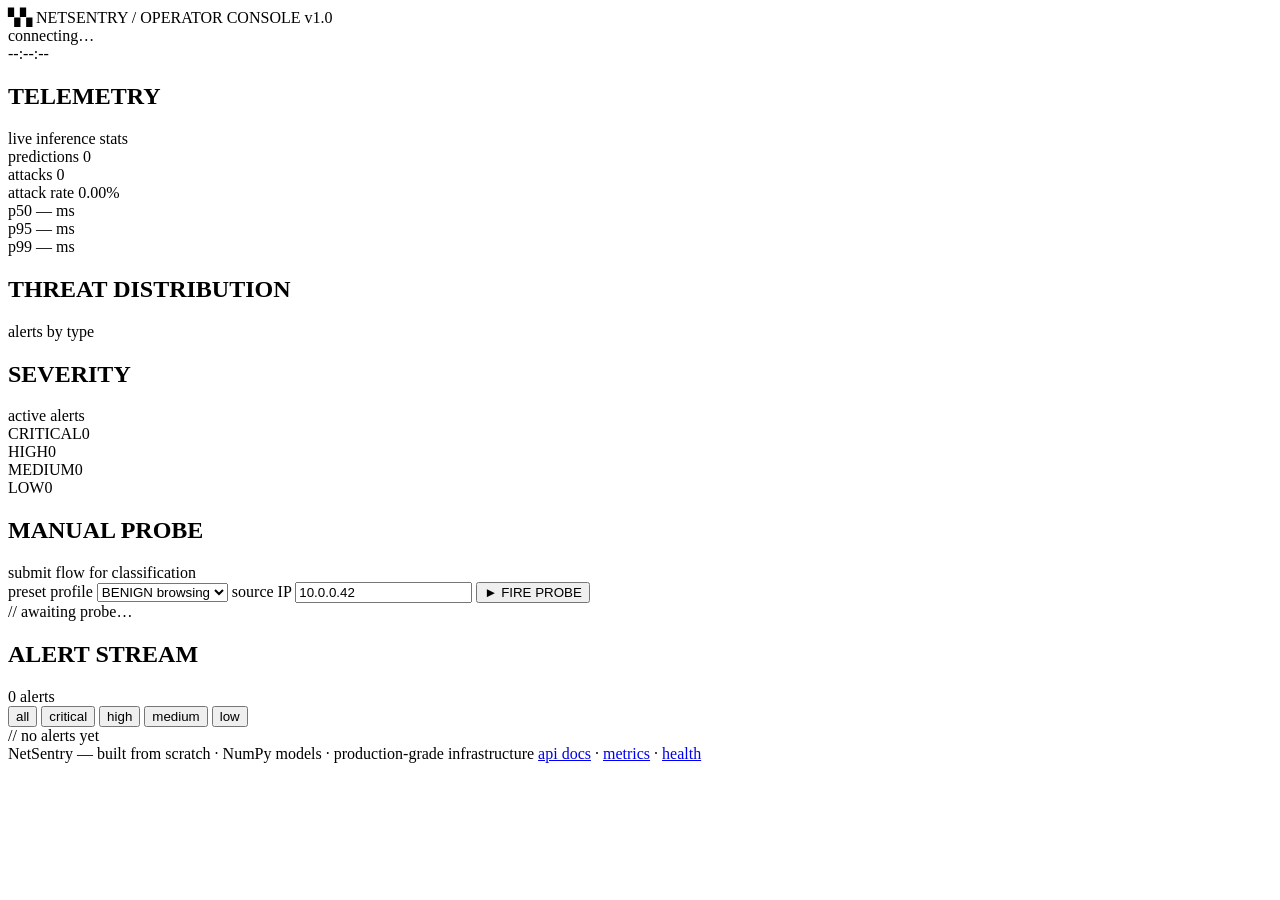
==== src/dashboard/index.html @ 1e01622b "Add comprehensive tests for enforcement, models, and real dataset loading - Implemented unit tests f" ====
<!DOCTYPE html>
<html lang="en">
<head>
<meta charset="UTF-8" />
<meta name="viewport" content="width=device-width, initial-scale=1.0" />
<title>NetSentry // Operator Console</title>
<link rel="preconnect" href="https://fonts.googleapis.com" />
<link rel="preconnect" href="https://fonts.gstatic.com" crossorigin />
<link href="https://fonts.googleapis.com/css2?family=JetBrains+Mono:wght@300;400;500;700&family=Space+Grotesk:wght@400;500;700&display=swap" rel="stylesheet" />
<link rel="stylesheet" href="/static/style.css" />
</head>
<body>
<div class="scanline"></div>

<header class="topbar">
  <div class="brand">
    <span class="brand-mark">▚▚</span>
    <span class="brand-name">NET<span class="accent">SENTRY</span></span>
    <span class="brand-tag">/ OPERATOR CONSOLE v1.0</span>
  </div>
  <div class="status-cluster">
    <div class="status-pill" id="status-pill">
      <span class="dot"></span>
      <span id="status-text">connecting…</span>
    </div>
    <div class="clock" id="clock">--:--:--</div>
  </div>
</header>

<main class="grid">
  <!-- Telemetry strip -->
  <section class="panel telemetry">
    <div class="panel-head">
      <h2>TELEMETRY</h2>
      <span class="panel-sub">live inference stats</span>
    </div>
    <div class="stat-row">
      <div class="stat">
        <span class="stat-label">predictions</span>
        <span class="stat-value" id="stat-preds">0</span>
      </div>
      <div class="stat">
        <span class="stat-label">attacks</span>
        <span class="stat-value danger" id="stat-attacks">0</span>
      </div>
      <div class="stat">
        <span class="stat-label">attack rate</span>
        <span class="stat-value" id="stat-rate">0.00%</span>
      </div>
      <div class="stat">
        <span class="stat-label">p50</span>
        <span class="stat-value" id="stat-p50">— ms</span>
      </div>
      <div class="stat">
        <span class="stat-label">p95</span>
        <span class="stat-value" id="stat-p95">— ms</span>
      </div>
      <div class="stat">
        <span class="stat-label">p99</span>
        <span class="stat-value" id="stat-p99">— ms</span>
      </div>
    </div>
  </section>

  <!-- Attack type distribution -->
  <section class="panel distribution">
    <div class="panel-head">
      <h2>THREAT DISTRIBUTION</h2>
      <span class="panel-sub">alerts by type</span>
    </div>
    <div id="distribution-chart" class="dist-chart"></div>
  </section>

  <!-- Severity breakdown -->
  <section class="panel severity">
    <div class="panel-head">
      <h2>SEVERITY</h2>
      <span class="panel-sub">active alerts</span>
    </div>
    <div id="severity-blocks" class="severity-blocks">
      <div class="sev-block" data-sev="critical"><span class="sev-label">CRITICAL</span><span class="sev-count">0</span></div>
      <div class="sev-block" data-sev="high"><span class="sev-label">HIGH</span><span class="sev-count">0</span></div>
      <div class="sev-block" data-sev="medium"><span class="sev-label">MEDIUM</span><span class="sev-count">0</span></div>
      <div class="sev-block" data-sev="low"><span class="sev-label">LOW</span><span class="sev-count">0</span></div>
    </div>
  </section>

  <!-- Probe console -->
  <section class="panel probe">
    <div class="panel-head">
      <h2>MANUAL PROBE</h2>
      <span class="panel-sub">submit flow for classification</span>
    </div>
    <div class="probe-controls">
      <label>
        preset profile
        <select id="probe-preset">
          <option value="benign">BENIGN browsing</option>
          <option value="ddos">DDoS flood</option>
          <option value="portscan">PortScan</option>
          <option value="bruteforce">BruteForce login</option>
          <option value="botnet">Botnet beacon</option>
          <option value="infiltration">Infiltration</option>
          <option value="webattack">WebAttack</option>
        </select>
      </label>
      <label>
        source IP
        <input id="probe-source" type="text" placeholder="10.0.0.42" value="10.0.0.42" />
      </label>
      <button id="probe-fire" class="fire-btn">► FIRE PROBE</button>
    </div>
    <div class="probe-output" id="probe-output">
      <div class="muted">// awaiting probe…</div>
    </div>
  </section>

  <!-- Alert stream -->
  <section class="panel alerts">
    <div class="panel-head">
      <h2>ALERT STREAM</h2>
      <span class="panel-sub"><span id="alert-count">0</span> alerts</span>
    </div>
    <div id="alert-filter-bar" class="filter-bar">
      <button class="filter active" data-sev="all">all</button>
      <button class="filter" data-sev="critical">critical</button>
      <button class="filter" data-sev="high">high</button>
      <button class="filter" data-sev="medium">medium</button>
      <button class="filter" data-sev="low">low</button>
    </div>
    <div id="alert-list" class="alert-list">
      <div class="muted center">// no alerts yet</div>
    </div>
  </section>
</main>

<footer class="footbar">
  <span>NetSentry — built from scratch · NumPy models · production-grade infrastructure</span>
  <span><a href="/docs">api docs</a> · <a href="/api/v1/metrics">metrics</a> · <a href="/api/v1/health">health</a></span>
</footer>

<script src="/static/app.js"></script>
</body>
</html>
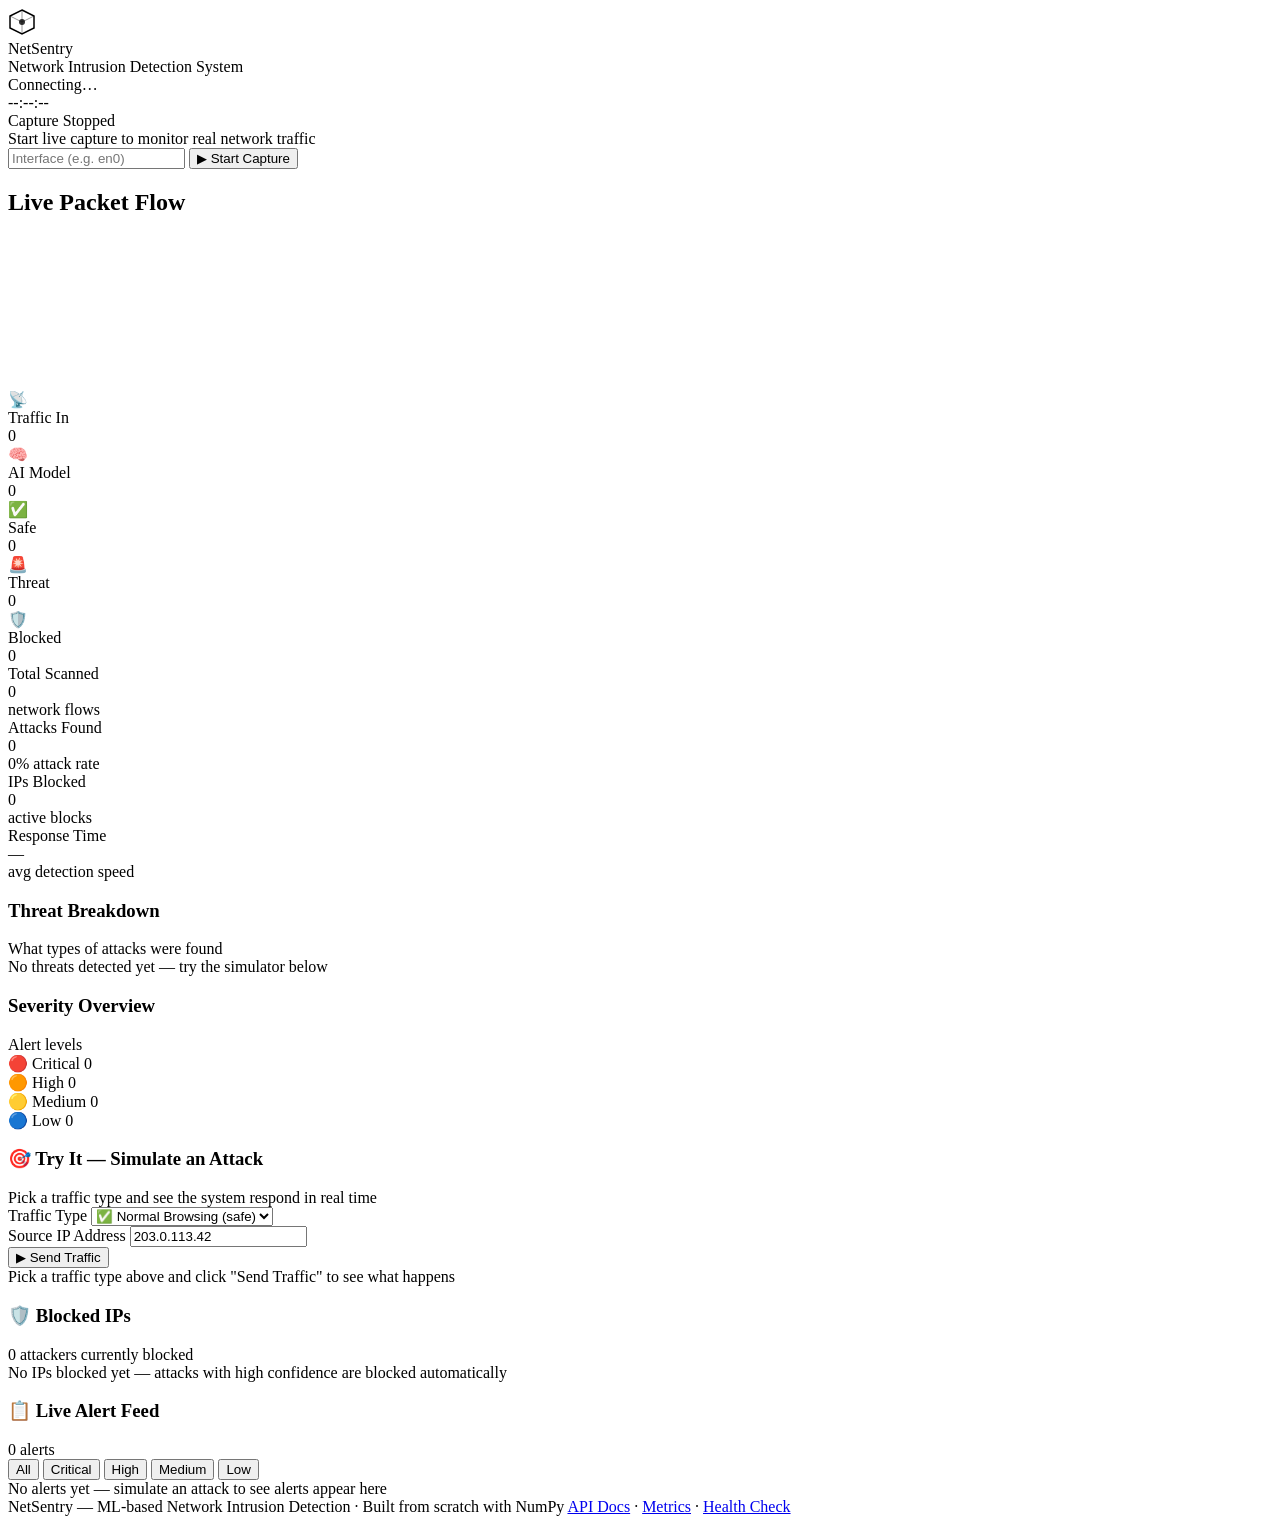
==== commit c800faaa: "fix: reduce false positives by retraining on real CIC-IDS2017 data Root cause: model trained on synt" ====
--- a/src/dashboard/index.html
+++ b/src/dashboard/index.html
@@ -3,140 +3,251 @@
 <head>
 <meta charset="UTF-8" />
 <meta name="viewport" content="width=device-width, initial-scale=1.0" />
-<title>NetSentry // Operator Console</title>
+<title>NetSentry — Network Intrusion Detection</title>
 <link rel="preconnect" href="https://fonts.googleapis.com" />
 <link rel="preconnect" href="https://fonts.gstatic.com" crossorigin />
-<link href="https://fonts.googleapis.com/css2?family=JetBrains+Mono:wght@300;400;500;700&family=Space+Grotesk:wght@400;500;700&display=swap" rel="stylesheet" />
+<link href="https://fonts.googleapis.com/css2?family=Inter:wght@300;400;500;600;700;800&family=JetBrains+Mono:wght@300;400;500;700&display=swap" rel="stylesheet" />
 <link rel="stylesheet" href="/static/style.css" />
 </head>
 <body>
-<div class="scanline"></div>
-
+
+<!-- ─── Top bar ─── -->
 <header class="topbar">
   <div class="brand">
-    <span class="brand-mark">▚▚</span>
-    <span class="brand-name">NET<span class="accent">SENTRY</span></span>
-    <span class="brand-tag">/ OPERATOR CONSOLE v1.0</span>
-  </div>
-  <div class="status-cluster">
-    <div class="status-pill" id="status-pill">
-      <span class="dot"></span>
-      <span id="status-text">connecting…</span>
+    <div class="brand-icon">
+      <svg width="28" height="28" viewBox="0 0 28 28" fill="none">
+        <path d="M14 2L26 8v12l-12 6L2 20V8l12-6z" stroke="currentColor" stroke-width="1.5" fill="none"/>
+        <path d="M14 2v24M2 8l12 6 12-6" stroke="currentColor" stroke-width="1" opacity="0.4"/>
+        <circle cx="14" cy="14" r="3" fill="currentColor" opacity="0.8"/>
+      </svg>
+    </div>
+    <div>
+      <div class="brand-name">NetSentry</div>
+      <div class="brand-sub">Network Intrusion Detection System</div>
+    </div>
+  </div>
+  <div class="top-right">
+    <div class="status-badge" id="status-badge">
+      <span class="status-dot"></span>
+      <span id="status-text">Connecting…</span>
     </div>
     <div class="clock" id="clock">--:--:--</div>
   </div>
 </header>
 
-<main class="grid">
-  <!-- Telemetry strip -->
-  <section class="panel telemetry">
-    <div class="panel-head">
-      <h2>TELEMETRY</h2>
-      <span class="panel-sub">live inference stats</span>
-    </div>
-    <div class="stat-row">
-      <div class="stat">
-        <span class="stat-label">predictions</span>
-        <span class="stat-value" id="stat-preds">0</span>
-      </div>
-      <div class="stat">
-        <span class="stat-label">attacks</span>
-        <span class="stat-value danger" id="stat-attacks">0</span>
-      </div>
-      <div class="stat">
-        <span class="stat-label">attack rate</span>
-        <span class="stat-value" id="stat-rate">0.00%</span>
-      </div>
-      <div class="stat">
-        <span class="stat-label">p50</span>
-        <span class="stat-value" id="stat-p50">— ms</span>
-      </div>
-      <div class="stat">
-        <span class="stat-label">p95</span>
-        <span class="stat-value" id="stat-p95">— ms</span>
-      </div>
-      <div class="stat">
-        <span class="stat-label">p99</span>
-        <span class="stat-value" id="stat-p99">— ms</span>
-      </div>
-    </div>
-  </section>
-
-  <!-- Attack type distribution -->
-  <section class="panel distribution">
-    <div class="panel-head">
-      <h2>THREAT DISTRIBUTION</h2>
-      <span class="panel-sub">alerts by type</span>
-    </div>
-    <div id="distribution-chart" class="dist-chart"></div>
-  </section>
-
-  <!-- Severity breakdown -->
-  <section class="panel severity">
-    <div class="panel-head">
-      <h2>SEVERITY</h2>
-      <span class="panel-sub">active alerts</span>
-    </div>
-    <div id="severity-blocks" class="severity-blocks">
-      <div class="sev-block" data-sev="critical"><span class="sev-label">CRITICAL</span><span class="sev-count">0</span></div>
-      <div class="sev-block" data-sev="high"><span class="sev-label">HIGH</span><span class="sev-count">0</span></div>
-      <div class="sev-block" data-sev="medium"><span class="sev-label">MEDIUM</span><span class="sev-count">0</span></div>
-      <div class="sev-block" data-sev="low"><span class="sev-label">LOW</span><span class="sev-count">0</span></div>
-    </div>
-  </section>
-
-  <!-- Probe console -->
-  <section class="panel probe">
-    <div class="panel-head">
-      <h2>MANUAL PROBE</h2>
-      <span class="panel-sub">submit flow for classification</span>
-    </div>
-    <div class="probe-controls">
-      <label>
-        preset profile
-        <select id="probe-preset">
-          <option value="benign">BENIGN browsing</option>
-          <option value="ddos">DDoS flood</option>
-          <option value="portscan">PortScan</option>
-          <option value="bruteforce">BruteForce login</option>
-          <option value="botnet">Botnet beacon</option>
-          <option value="infiltration">Infiltration</option>
-          <option value="webattack">WebAttack</option>
-        </select>
-      </label>
-      <label>
-        source IP
-        <input id="probe-source" type="text" placeholder="10.0.0.42" value="10.0.0.42" />
-      </label>
-      <button id="probe-fire" class="fire-btn">► FIRE PROBE</button>
-    </div>
-    <div class="probe-output" id="probe-output">
-      <div class="muted">// awaiting probe…</div>
-    </div>
-  </section>
-
-  <!-- Alert stream -->
-  <section class="panel alerts">
-    <div class="panel-head">
-      <h2>ALERT STREAM</h2>
-      <span class="panel-sub"><span id="alert-count">0</span> alerts</span>
-    </div>
-    <div id="alert-filter-bar" class="filter-bar">
-      <button class="filter active" data-sev="all">all</button>
-      <button class="filter" data-sev="critical">critical</button>
-      <button class="filter" data-sev="high">high</button>
-      <button class="filter" data-sev="medium">medium</button>
-      <button class="filter" data-sev="low">low</button>
-    </div>
-    <div id="alert-list" class="alert-list">
-      <div class="muted center">// no alerts yet</div>
-    </div>
-  </section>
+<!-- ─── Live Capture Control ─── -->
+<section class="capture-section">
+  <div class="capture-bar">
+    <div class="capture-left">
+      <div class="capture-indicator" id="capture-indicator">
+        <span class="capture-dot"></span>
+        <span id="capture-status-text">Capture Stopped</span>
+      </div>
+      <span class="capture-detail" id="capture-detail">Start live capture to monitor real network traffic</span>
+    </div>
+    <div class="capture-right">
+      <input id="capture-iface" type="text" placeholder="Interface (e.g. en0)" class="capture-input" />
+      <button id="capture-start-btn" class="capture-btn start">▶ Start Capture</button>
+      <button id="capture-stop-btn" class="capture-btn stop" style="display:none">⏹ Stop</button>
+    </div>
+  </div>
+
+  <!-- Live traffic feed -->
+  <div class="live-feed" id="live-feed" style="display:none">
+    <div class="live-feed-header">
+      <span>🔴 LIVE TRAFFIC</span>
+      <span id="live-feed-count">0 packets</span>
+    </div>
+    <div class="live-feed-list" id="live-feed-list"></div>
+  </div>
+</section>
+
+<!-- ─── Animated Flow Pipeline ─── -->
+<section class="pipeline-section">
+  <h2 class="section-title">Live Packet Flow</h2>
+  <div class="flow-river">
+    <!-- River canvas for animated packets -->
+    <canvas id="river-canvas"></canvas>
+
+    <!-- Station labels overlaid on the river -->
+    <div class="river-stations">
+      <div class="station station-in">
+        <div class="station-icon">📡</div>
+        <div class="station-label">Traffic In</div>
+        <div class="station-count" id="pipe-traffic">0</div>
+      </div>
+      <div class="station station-ai">
+        <div class="station-icon">🧠</div>
+        <div class="station-label">AI Model</div>
+        <div class="station-count" id="pipe-analyzed">0</div>
+      </div>
+      <div class="station station-safe">
+        <div class="station-icon">✅</div>
+        <div class="station-label">Safe</div>
+        <div class="station-count" id="pipe-safe">0</div>
+      </div>
+      <div class="station station-threat">
+        <div class="station-icon">🚨</div>
+        <div class="station-label">Threat</div>
+        <div class="station-count danger" id="pipe-threats">0</div>
+      </div>
+      <div class="station station-block">
+        <div class="station-icon">🛡️</div>
+        <div class="station-label">Blocked</div>
+        <div class="station-count danger" id="pipe-blocked">0</div>
+      </div>
+    </div>
+  </div>
+</section>
+
+<!-- ─── Main grid ─── -->
+<main class="main-grid">
+
+  <!-- Left: Stats + Probe -->
+  <div class="col-left">
+
+    <!-- Key metrics cards -->
+    <section class="metrics-row">
+      <div class="metric-card">
+        <div class="metric-label">Total Scanned</div>
+        <div class="metric-value" id="m-total">0</div>
+        <div class="metric-sub">network flows</div>
+      </div>
+      <div class="metric-card accent">
+        <div class="metric-label">Attacks Found</div>
+        <div class="metric-value" id="m-attacks">0</div>
+        <div class="metric-sub" id="m-rate">0% attack rate</div>
+      </div>
+      <div class="metric-card danger">
+        <div class="metric-label">IPs Blocked</div>
+        <div class="metric-value" id="m-blocked">0</div>
+        <div class="metric-sub">active blocks</div>
+      </div>
+      <div class="metric-card info">
+        <div class="metric-label">Response Time</div>
+        <div class="metric-value" id="m-latency">—</div>
+        <div class="metric-sub">avg detection speed</div>
+      </div>
+    </section>
+
+    <!-- Threat Breakdown -->
+    <section class="card">
+      <div class="card-head">
+        <h3>Threat Breakdown</h3>
+        <span class="card-sub">What types of attacks were found</span>
+      </div>
+      <div class="card-body" id="threat-breakdown">
+        <div class="empty-state">No threats detected yet — try the simulator below</div>
+      </div>
+    </section>
+
+    <!-- Severity at a glance -->
+    <section class="card">
+      <div class="card-head">
+        <h3>Severity Overview</h3>
+        <span class="card-sub">Alert levels</span>
+      </div>
+      <div class="sev-grid">
+        <div class="sev-card sev-critical" data-sev="critical">
+          <span class="sev-emoji">🔴</span>
+          <span class="sev-name">Critical</span>
+          <span class="sev-num">0</span>
+        </div>
+        <div class="sev-card sev-high" data-sev="high">
+          <span class="sev-emoji">🟠</span>
+          <span class="sev-name">High</span>
+          <span class="sev-num">0</span>
+        </div>
+        <div class="sev-card sev-medium" data-sev="medium">
+          <span class="sev-emoji">🟡</span>
+          <span class="sev-name">Medium</span>
+          <span class="sev-num">0</span>
+        </div>
+        <div class="sev-card sev-low" data-sev="low">
+          <span class="sev-emoji">🔵</span>
+          <span class="sev-name">Low</span>
+          <span class="sev-num">0</span>
+        </div>
+      </div>
+    </section>
+
+    <!-- Simulate an attack -->
+    <section class="card simulate-card">
+      <div class="card-head">
+        <h3>🎯 Try It — Simulate an Attack</h3>
+        <span class="card-sub">Pick a traffic type and see the system respond in real time</span>
+      </div>
+      <div class="card-body sim-body">
+        <div class="sim-row">
+          <div class="sim-field">
+            <label>Traffic Type</label>
+            <select id="probe-preset">
+              <option value="benign">✅ Normal Browsing (safe)</option>
+              <option value="ddos">🔴 DDoS Attack</option>
+              <option value="portscan">🔵 Port Scan</option>
+              <option value="bruteforce">🟡 Brute Force Login</option>
+              <option value="botnet">🟠 Botnet Activity</option>
+              <option value="infiltration">🟠 Network Infiltration</option>
+              <option value="webattack">🟡 Web Application Attack</option>
+            </select>
+          </div>
+          <div class="sim-field">
+            <label>Source IP Address</label>
+            <input id="probe-source" type="text" placeholder="203.0.113.42" value="203.0.113.42" />
+          </div>
+          <button id="probe-fire" class="sim-btn">
+            <span class="sim-btn-icon">▶</span> Send Traffic
+          </button>
+        </div>
+        <div class="sim-result" id="probe-output">
+          <div class="empty-state">Pick a traffic type above and click "Send Traffic" to see what happens</div>
+        </div>
+      </div>
+    </section>
+  </div>
+
+  <!-- Right: Blocked IPs + Alert feed -->
+  <div class="col-right">
+
+    <!-- Blocked IPs -->
+    <section class="card blocked-card">
+      <div class="card-head">
+        <h3>🛡️ Blocked IPs</h3>
+        <span class="card-sub"><span id="blocked-count">0</span> attackers currently blocked</span>
+      </div>
+      <div class="card-body" id="blocked-list">
+        <div class="empty-state">No IPs blocked yet — attacks with high confidence are blocked automatically</div>
+      </div>
+    </section>
+
+    <!-- Alert feed -->
+    <section class="card alerts-card">
+      <div class="card-head">
+        <h3>📋 Live Alert Feed</h3>
+        <span class="card-sub"><span id="alert-count">0</span> alerts</span>
+      </div>
+      <div class="alert-filters">
+        <button class="af active" data-sev="all">All</button>
+        <button class="af" data-sev="critical">Critical</button>
+        <button class="af" data-sev="high">High</button>
+        <button class="af" data-sev="medium">Medium</button>
+        <button class="af" data-sev="low">Low</button>
+      </div>
+      <div class="card-body alert-feed" id="alert-list">
+        <div class="empty-state">No alerts yet — simulate an attack to see alerts appear here</div>
+      </div>
+    </section>
+
+  </div>
 </main>
 
-<footer class="footbar">
-  <span>NetSentry — built from scratch · NumPy models · production-grade infrastructure</span>
-  <span><a href="/docs">api docs</a> · <a href="/api/v1/metrics">metrics</a> · <a href="/api/v1/health">health</a></span>
+<footer class="footer">
+  <span>NetSentry — ML-based Network Intrusion Detection · Built from scratch with NumPy</span>
+  <span>
+    <a href="/docs">API Docs</a> ·
+    <a href="/api/v1/metrics">Metrics</a> ·
+    <a href="/api/v1/health">Health Check</a>
+  </span>
 </footer>
 
 <script src="/static/app.js"></script>
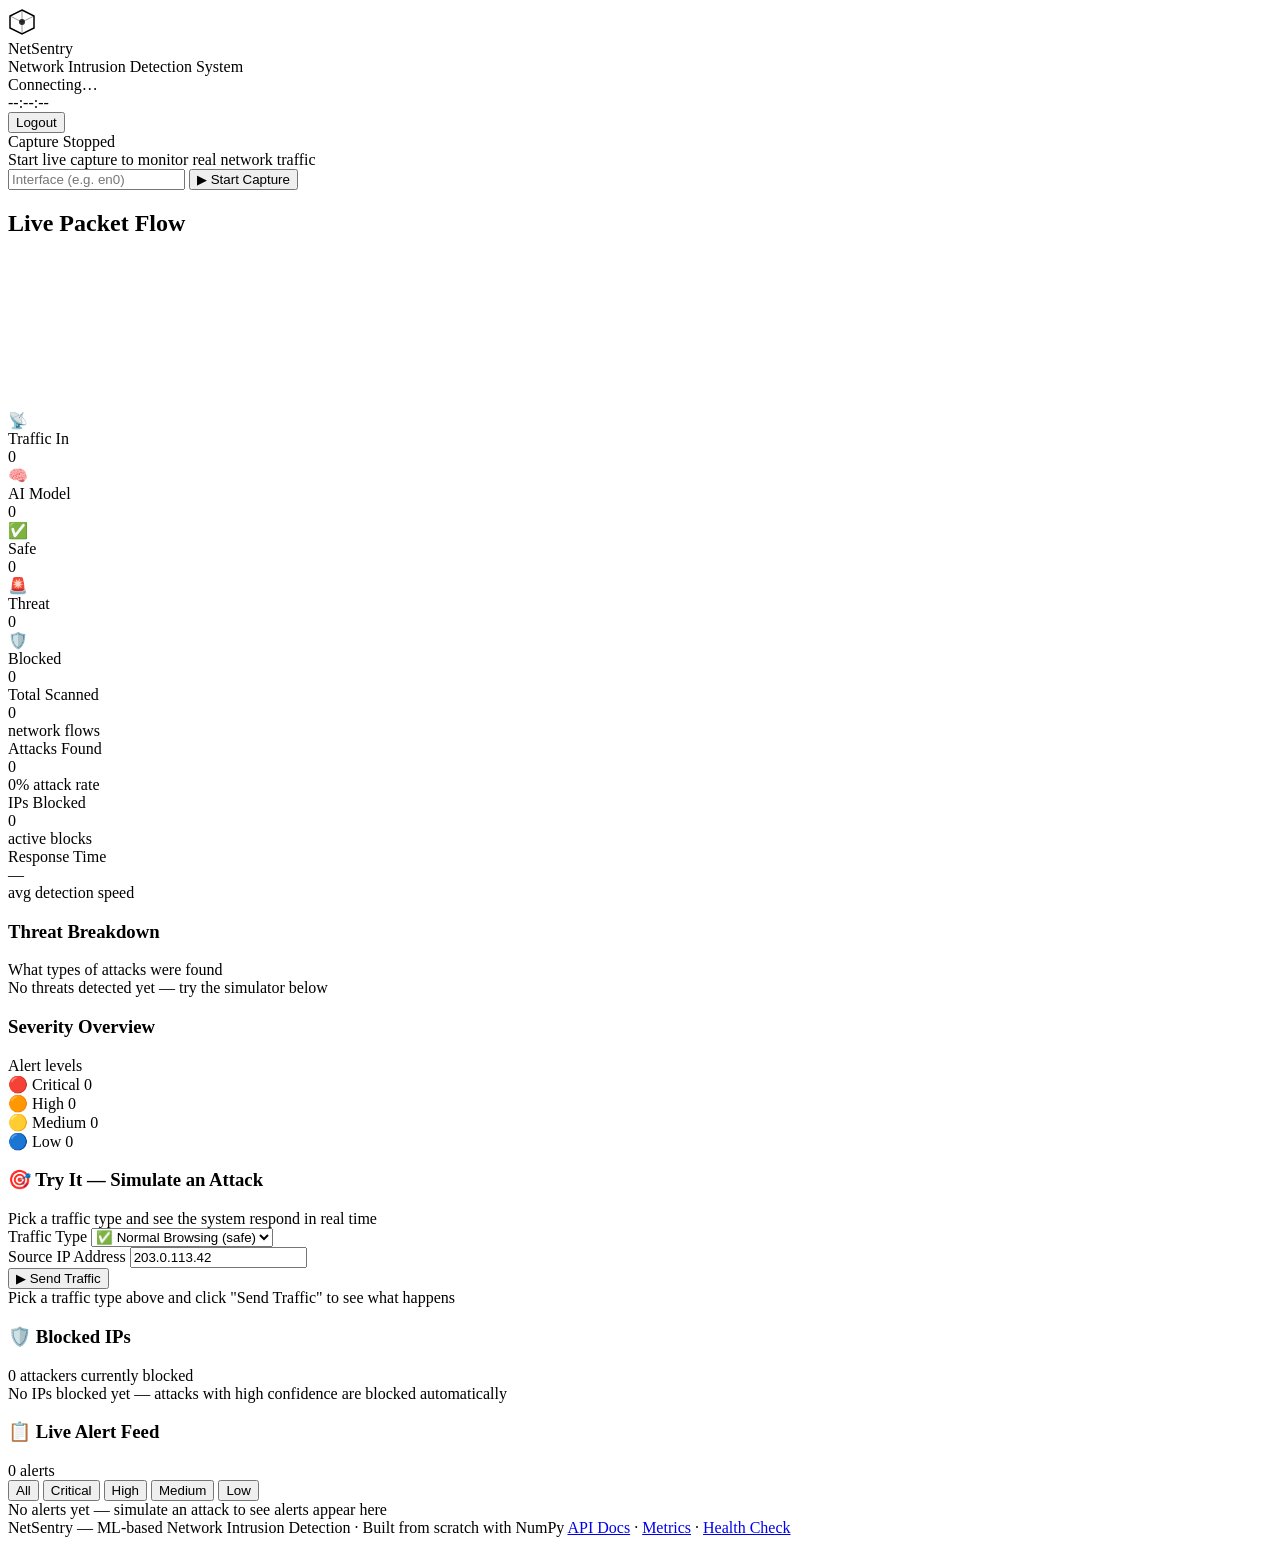
==== commit d0d1fe7b: "feat(auth): Implement JWT authentication and user management - Added login page (login.html) with us" ====
--- a/src/dashboard/index.html
+++ b/src/dashboard/index.html
@@ -32,6 +32,11 @@
       <span id="status-text">Connecting…</span>
     </div>
     <div class="clock" id="clock">--:--:--</div>
+    <div class="user-menu" id="user-menu">
+      <span class="user-name" id="user-display-name"></span>
+      <span class="user-role-badge" id="user-role-badge"></span>
+      <button class="logout-btn" id="logout-btn" title="Sign out">Logout</button>
+    </div>
   </div>
 </header>
 
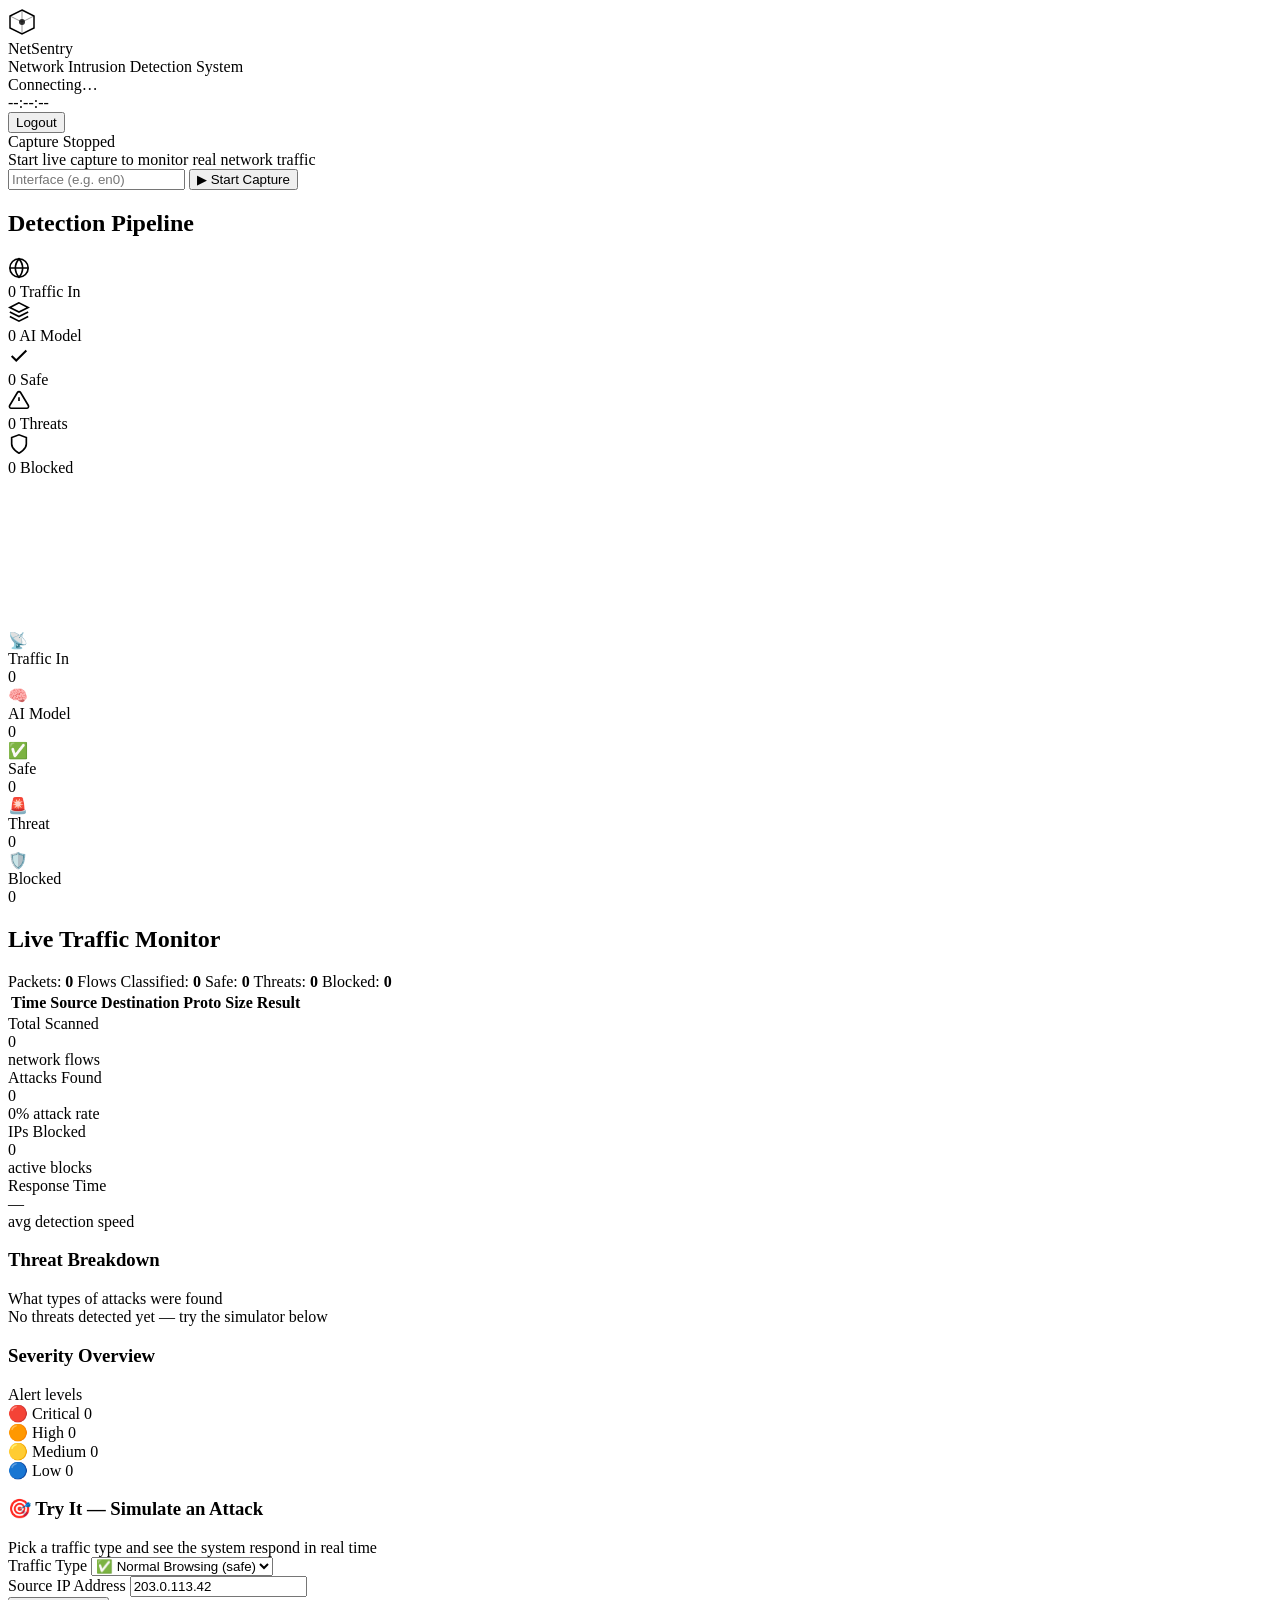
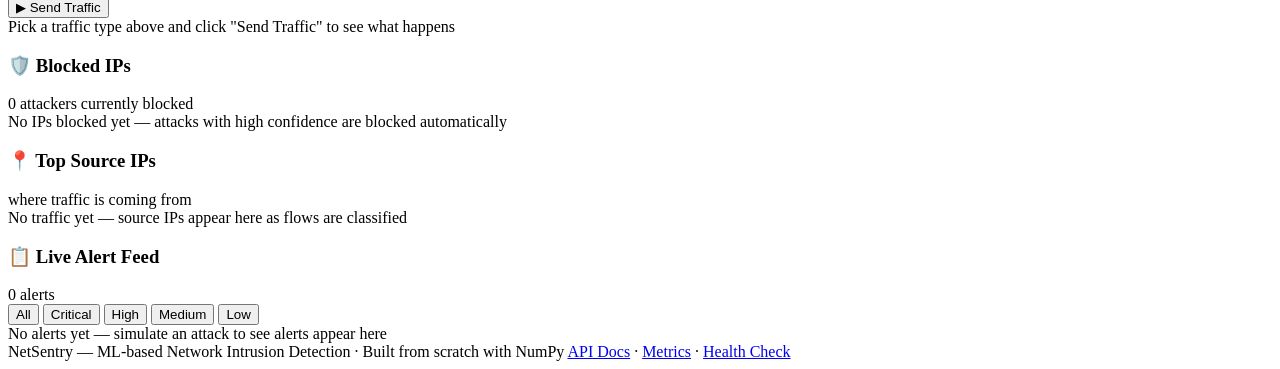
==== commit a7610018: "Retrain on corrected CIC-IDS2017, align live features with CICFlowMeter Model / data - Train on the " ====
--- a/src/dashboard/index.html
+++ b/src/dashboard/index.html
@@ -67,40 +67,122 @@
   </div>
 </section>
 
-<!-- ─── Animated Flow Pipeline ─── -->
+<!-- ─── Detection Pipeline (animated river) ─── -->
 <section class="pipeline-section">
-  <h2 class="section-title">Live Packet Flow</h2>
+  <h2 class="section-title">Detection Pipeline</h2>
+  <div class="pipeline">
+    <div class="pipe-stage incoming">
+      <div class="pipe-icon">
+        <svg width="22" height="22" viewBox="0 0 24 24" fill="none" stroke="currentColor" stroke-width="1.8">
+          <path d="M12 2a10 10 0 1 0 0 20 10 10 0 0 0 0-20z"/>
+          <path d="M2 12h20M12 2a15.3 15.3 0 0 1 4 10 15.3 15.3 0 0 1-4 10 15.3 15.3 0 0 1-4-10A15.3 15.3 0 0 1 12 2z"/>
+        </svg>
+      </div>
+      <span class="pipe-value" id="pipe-traffic">0</span>
+      <span class="pipe-label">Traffic In</span>
+    </div>
+
+    <div class="pipe-connector">
+      <div class="pipe-connector-line"></div>
+      <div class="pipe-connector-dot"></div>
+    </div>
+
+    <div class="pipe-stage model">
+      <div class="pipe-icon">
+        <svg width="22" height="22" viewBox="0 0 24 24" fill="none" stroke="currentColor" stroke-width="1.8">
+          <path d="M12 2L2 7l10 5 10-5-10-5z"/>
+          <path d="M2 17l10 5 10-5"/>
+          <path d="M2 12l10 5 10-5"/>
+        </svg>
+      </div>
+      <span class="pipe-value" id="pipe-analyzed">0</span>
+      <span class="pipe-label">AI Model</span>
+    </div>
+
+    <div class="pipe-connector">
+      <div class="pipe-connector-line"></div>
+      <div class="pipe-connector-dot"></div>
+    </div>
+
+    <div class="pipe-stage safe">
+      <div class="pipe-icon">
+        <svg width="22" height="22" viewBox="0 0 24 24" fill="none" stroke="currentColor" stroke-width="2.2">
+          <path d="M20 6L9 17l-5-5"/>
+        </svg>
+      </div>
+      <span class="pipe-value" id="pipe-safe">0</span>
+      <span class="pipe-label">Safe</span>
+    </div>
+
+    <div class="pipe-connector threat-conn">
+      <div class="pipe-connector-line threat-line"></div>
+      <div class="pipe-connector-dot threat-dot"></div>
+    </div>
+
+    <div class="pipe-stage threat">
+      <div class="pipe-icon">
+        <svg width="22" height="22" viewBox="0 0 24 24" fill="none" stroke="currentColor" stroke-width="1.8">
+          <path d="M10.29 3.86L1.82 18a2 2 0 0 0 1.71 3h16.94a2 2 0 0 0 1.71-3L13.71 3.86a2 2 0 0 0-3.42 0z"/>
+          <line x1="12" y1="9" x2="12" y2="13"/><line x1="12" y1="17" x2="12.01" y2="17"/>
+        </svg>
+      </div>
+      <span class="pipe-value" id="pipe-threats">0</span>
+      <span class="pipe-label">Threats</span>
+    </div>
+
+    <div class="pipe-connector">
+      <div class="pipe-connector-line"></div>
+      <div class="pipe-connector-dot"></div>
+    </div>
+
+    <div class="pipe-stage blocked">
+      <div class="pipe-icon">
+        <svg width="22" height="22" viewBox="0 0 24 24" fill="none" stroke="currentColor" stroke-width="1.8">
+          <path d="M12 22s8-4 8-10V5l-8-3-8 3v7c0 6 8 10 8 10z"/>
+        </svg>
+      </div>
+      <span class="pipe-value" id="pipe-blocked">0</span>
+      <span class="pipe-label">Blocked</span>
+    </div>
+  </div>
+
   <div class="flow-river">
-    <!-- River canvas for animated packets -->
     <canvas id="river-canvas"></canvas>
-
-    <!-- Station labels overlaid on the river -->
     <div class="river-stations">
-      <div class="station station-in">
-        <div class="station-icon">📡</div>
-        <div class="station-label">Traffic In</div>
-        <div class="station-count" id="pipe-traffic">0</div>
-      </div>
-      <div class="station station-ai">
-        <div class="station-icon">🧠</div>
-        <div class="station-label">AI Model</div>
-        <div class="station-count" id="pipe-analyzed">0</div>
-      </div>
-      <div class="station station-safe">
-        <div class="station-icon">✅</div>
-        <div class="station-label">Safe</div>
-        <div class="station-count" id="pipe-safe">0</div>
-      </div>
-      <div class="station station-threat">
-        <div class="station-icon">🚨</div>
-        <div class="station-label">Threat</div>
-        <div class="station-count danger" id="pipe-threats">0</div>
-      </div>
-      <div class="station station-block">
-        <div class="station-icon">🛡️</div>
-        <div class="station-label">Blocked</div>
-        <div class="station-count danger" id="pipe-blocked">0</div>
-      </div>
+      <div class="station" id="station-in"><div class="station-icon">📡</div><div class="station-label">Traffic In</div><div class="station-count" id="st-in-count">0</div></div>
+      <div class="station" id="station-model"><div class="station-icon">🧠</div><div class="station-label">AI Model</div><div class="station-count" id="st-model-count">0</div></div>
+      <div class="station" id="station-safe"><div class="station-icon">✅</div><div class="station-label">Safe</div><div class="station-count" id="st-safe-count">0</div></div>
+      <div class="station" id="station-threat"><div class="station-icon">🚨</div><div class="station-label">Threat</div><div class="station-count" id="st-threat-count">0</div></div>
+      <div class="station" id="station-blocked"><div class="station-icon">🛡️</div><div class="station-label">Blocked</div><div class="station-count" id="st-blocked-count">0</div></div>
+    </div>
+  </div>
+</section>
+
+<!-- ─── Live Traffic Monitor ─── -->
+<section class="pipeline-section">
+  <h2 class="section-title">Live Traffic Monitor</h2>
+  <div class="traffic-monitor">
+    <div class="traffic-stats-bar">
+      <span class="ts-item">Packets: <strong id="tm-packets">0</strong></span>
+      <span class="ts-item">Flows Classified: <strong id="tm-flows">0</strong></span>
+      <span class="ts-item ts-safe">Safe: <strong id="tm-safe">0</strong></span>
+      <span class="ts-item ts-attack">Threats: <strong id="tm-threats">0</strong></span>
+      <span class="ts-item ts-blocked">Blocked: <strong id="tm-blocked">0</strong></span>
+    </div>
+    <div class="traffic-table-wrap">
+      <table class="traffic-table">
+        <thead>
+          <tr>
+            <th>Time</th>
+            <th>Source</th>
+            <th>Destination</th>
+            <th>Proto</th>
+            <th>Size</th>
+            <th>Result</th>
+          </tr>
+        </thead>
+        <tbody id="traffic-tbody"></tbody>
+      </table>
     </div>
   </div>
 </section>
@@ -225,6 +307,17 @@
       </div>
     </section>
 
+    <!-- Top source IPs -->
+    <section class="card attackers-card">
+      <div class="card-head">
+        <h3>📍 Top Source IPs</h3>
+        <span class="card-sub">where traffic is coming from</span>
+      </div>
+      <div class="card-body" id="attacker-list">
+        <div class="empty-state">No traffic yet — source IPs appear here as flows are classified</div>
+      </div>
+    </section>
+
     <!-- Alert feed -->
     <section class="card alerts-card">
       <div class="card-head">
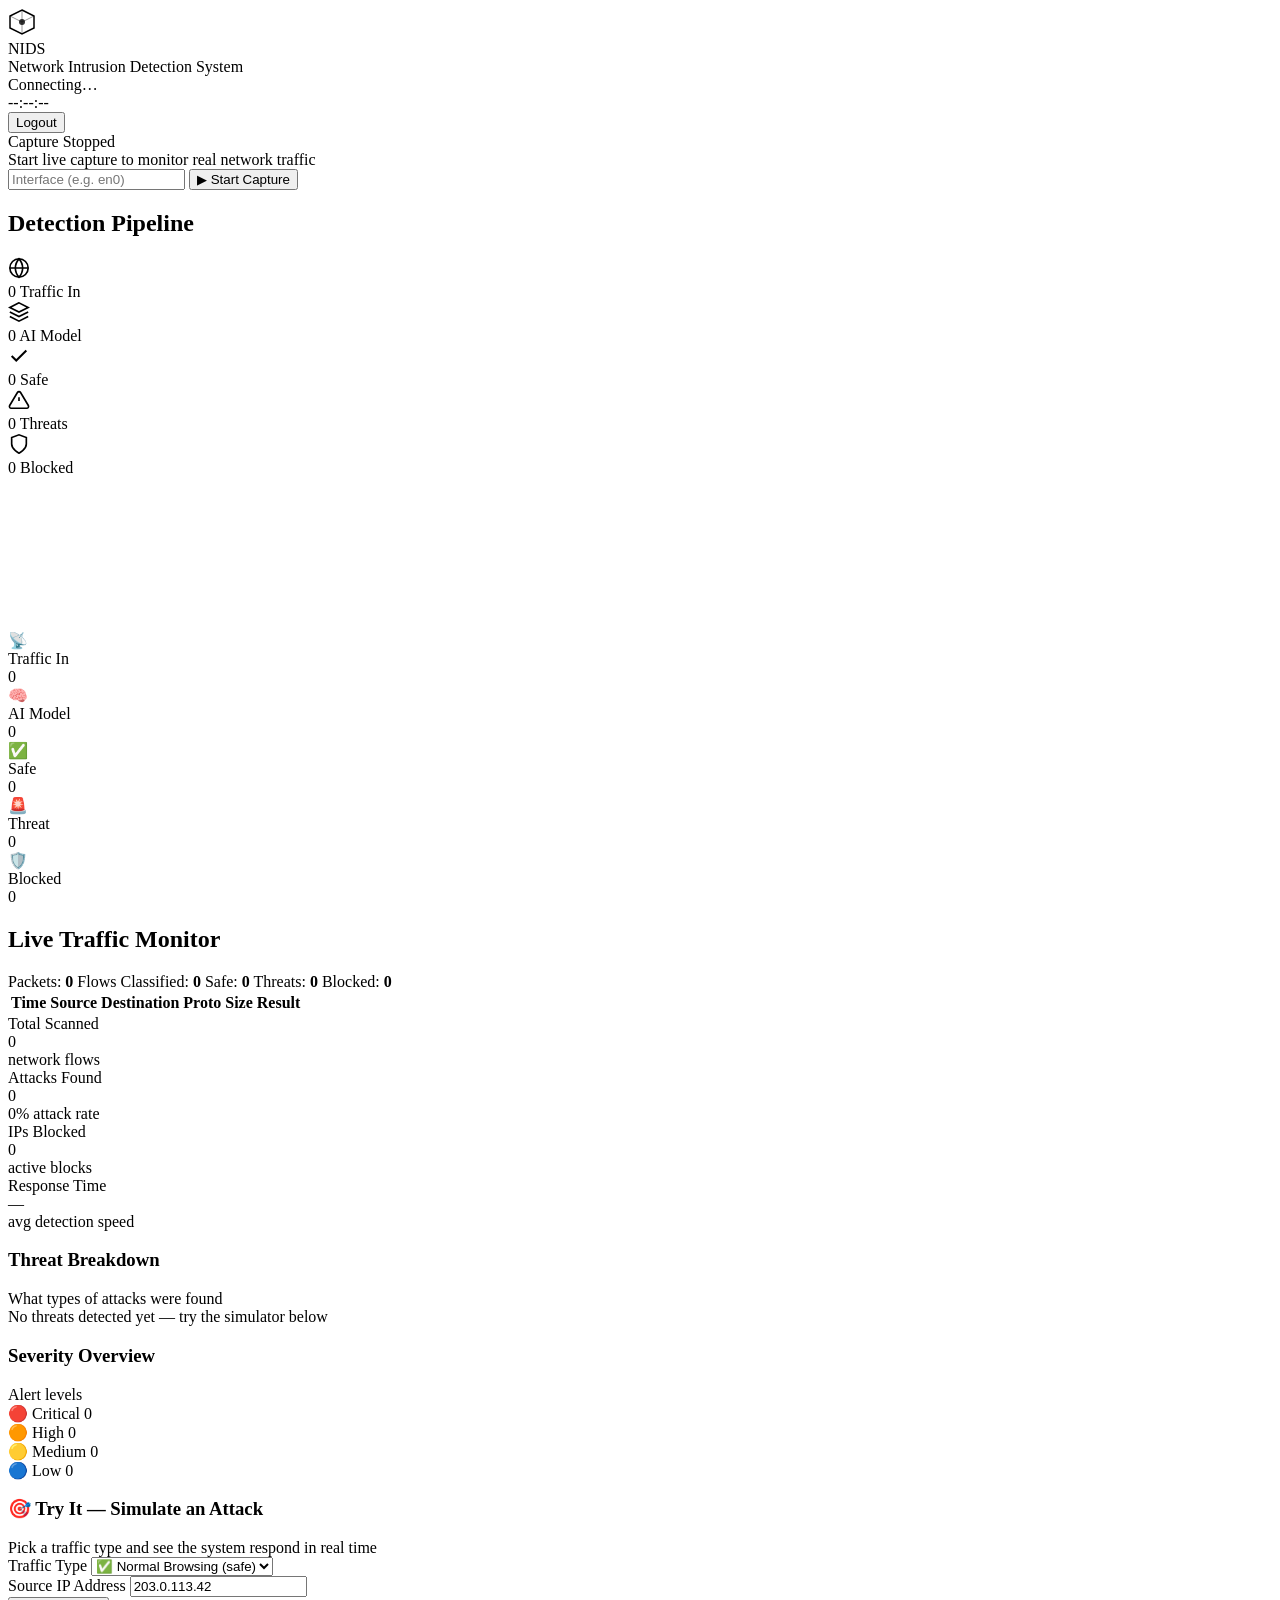
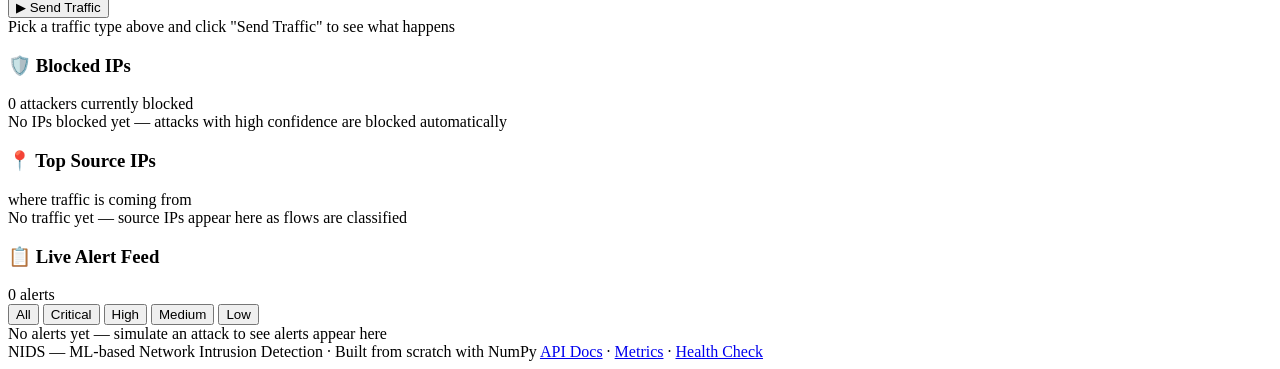
==== commit fad659ac: "Rework project report to reviewer feedback and rename NetSentry to NIDS Report (docs/NIDS_Project_Re" ====
--- a/src/dashboard/index.html
+++ b/src/dashboard/index.html
@@ -3,7 +3,7 @@
 <head>
 <meta charset="UTF-8" />
 <meta name="viewport" content="width=device-width, initial-scale=1.0" />
-<title>NetSentry — Network Intrusion Detection</title>
+<title>NIDS — Network Intrusion Detection</title>
 <link rel="preconnect" href="https://fonts.googleapis.com" />
 <link rel="preconnect" href="https://fonts.gstatic.com" crossorigin />
 <link href="https://fonts.googleapis.com/css2?family=Inter:wght@300;400;500;600;700;800&family=JetBrains+Mono:wght@300;400;500;700&display=swap" rel="stylesheet" />
@@ -22,7 +22,7 @@
       </svg>
     </div>
     <div>
-      <div class="brand-name">NetSentry</div>
+      <div class="brand-name">NIDS</div>
       <div class="brand-sub">Network Intrusion Detection System</div>
     </div>
   </div>
@@ -340,7 +340,7 @@
 </main>
 
 <footer class="footer">
-  <span>NetSentry — ML-based Network Intrusion Detection · Built from scratch with NumPy</span>
+  <span>NIDS — ML-based Network Intrusion Detection · Built from scratch with NumPy</span>
   <span>
     <a href="/docs">API Docs</a> ·
     <a href="/api/v1/metrics">Metrics</a> ·
